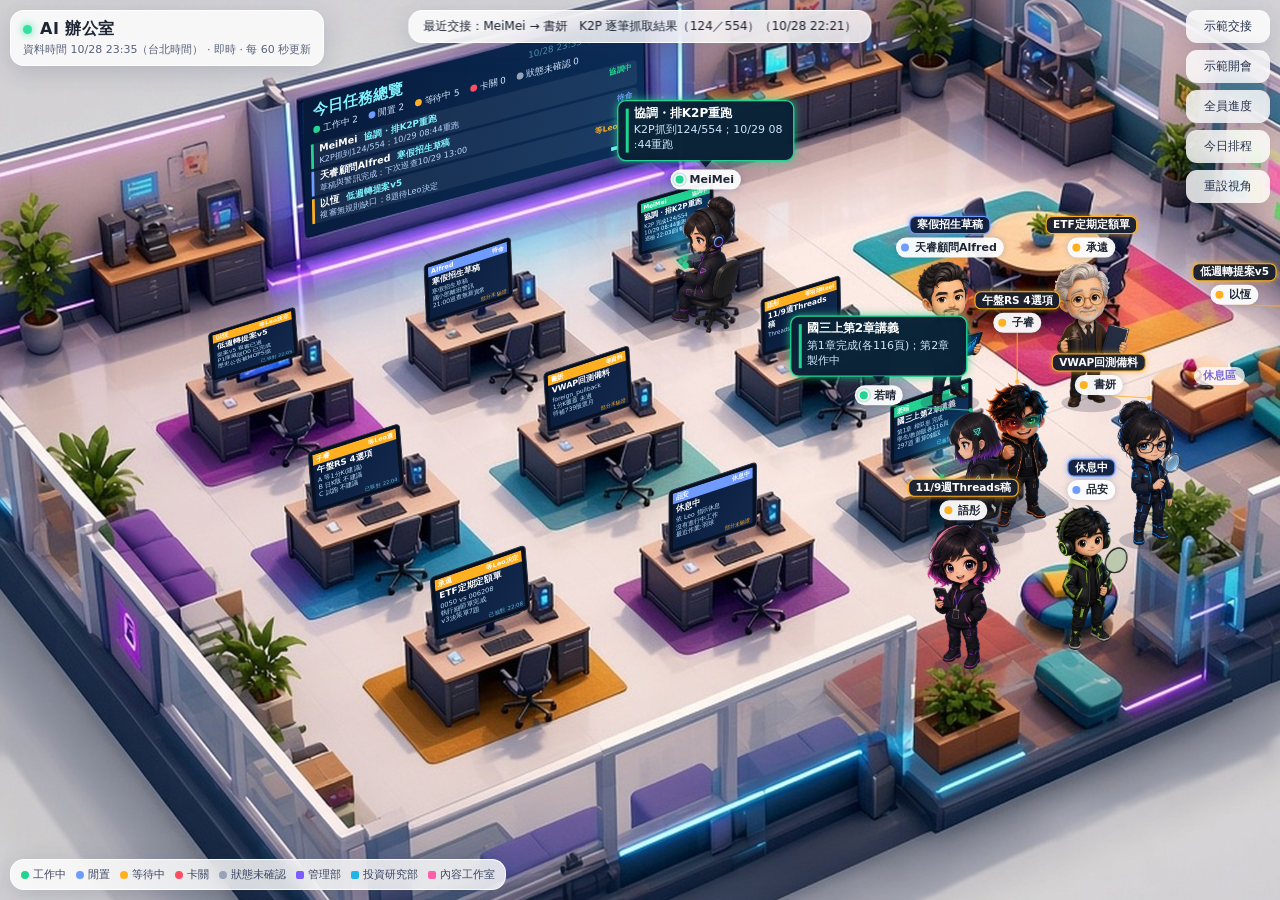
==== office/index.html @ 1297016e "office: redraw seated sprites for 子睿/語彤/若晴 to face their monitors" ====
<!DOCTYPE html>
<html lang="zh-Hant">
<head>
<meta charset="utf-8">
<meta name="viewport" content="width=device-width,initial-scale=1,maximum-scale=1,user-scalable=no,viewport-fit=cover">
<title>AI 辦公室 · 2.5D</title>
<style>
*{box-sizing:border-box;-webkit-tap-highlight-color:transparent}
html,body{margin:0;height:100%;overflow:hidden;background:#d3d4d9;font-family:"PingFang TC","Noto Sans TC","Noto Sans CJK TC","Microsoft JhengHei",system-ui,sans-serif;color:#1d2433;touch-action:none;overscroll-behavior:none}
#cv{position:fixed;inset:0;width:100%;height:100%;display:block;touch-action:none;cursor:grab}
#cv.drag{cursor:grabbing}
.glass{background:rgba(255,255,255,.82);backdrop-filter:blur(10px);-webkit-backdrop-filter:blur(10px);border:1px solid rgba(255,255,255,.9);box-shadow:0 6px 24px rgba(40,50,90,.18);border-radius:14px}
#top{position:fixed;left:max(10px,env(safe-area-inset-left));top:max(10px,env(safe-area-inset-top));padding:8px 12px;display:flex;flex-direction:column;gap:2px;max-width:calc(100vw - 20px);z-index:5}
#top h1{margin:0;font-size:16px;letter-spacing:.5px;display:flex;align-items:center;gap:8px}
#top h1 i{display:inline-block;width:9px;height:9px;border-radius:50%;background:#35e0a1;box-shadow:0 0 8px #35e0a1;animation:p 1.6s infinite}
#top.off h1 i{background:#ffb347;box-shadow:0 0 8px #ffb347}
@keyframes p{50%{opacity:.35}}
#top small{font-size:11px;color:#58627a}
#ticker{position:fixed;left:50%;transform:translateX(-50%);top:max(10px,env(safe-area-inset-top));padding:7px 14px;font-size:12px;max-width:min(560px,calc(100vw - 230px));white-space:nowrap;overflow:hidden;text-overflow:ellipsis;z-index:4;display:none}
#btns{position:fixed;right:max(10px,env(safe-area-inset-right));top:max(10px,env(safe-area-inset-top));display:flex;flex-direction:column;gap:7px;z-index:6}
.b{border:0;font:inherit;font-size:12px;padding:8px 11px;border-radius:11px;cursor:pointer;color:#26304a;min-width:84px}
.b:active{transform:scale(.96)}
#legend{position:fixed;left:max(10px,env(safe-area-inset-left));bottom:max(10px,env(safe-area-inset-bottom));padding:7px 10px;font-size:11px;display:flex;gap:10px;flex-wrap:wrap;z-index:4;max-width:calc(100vw - 20px)}
#legend span{display:inline-flex;align-items:center;gap:4px;color:#3b4560}
#legend b{width:8px;height:8px;border-radius:50%;display:inline-block}
#sheet{position:fixed;z-index:8;left:50%;bottom:0;transform:translate(-50%,110%);width:min(440px,100vw);padding:14px 16px calc(16px + env(safe-area-inset-bottom));transition:transform .28s cubic-bezier(.2,.8,.2,1);border-radius:20px 20px 0 0}
#sheet.show{transform:translate(-50%,0)}
#sheet .hd{display:flex;gap:12px;align-items:center}
#sheet canvas{width:64px;height:76px;border-radius:14px;background:linear-gradient(160deg,#f0f2ff,#dfe6f7)}
#sheet h2{margin:0;font-size:18px}
#sheet .rl{font-size:12px;color:#5a6580}
#sheet .st{display:inline-flex;align-items:center;gap:6px;margin-top:4px;font-size:12px;font-weight:700;padding:3px 10px;border-radius:99px;color:#fff}
#sheet .task{margin:12px 0 8px;font-size:14px;line-height:1.55;background:#f2f5fc;border-radius:12px;padding:10px 12px;max-height:30vh;overflow:auto}
#sheet .meta{font-size:11.5px;color:#68718a;line-height:1.7}
#sheet .x{position:absolute;right:12px;top:10px;border:0;background:#e8ecf7;border-radius:50%;width:30px;height:30px;font-size:16px;cursor:pointer}
#panel{position:fixed;inset:0;z-index:9;background:rgba(20,28,50,.35);display:none;align-items:flex-end;justify-content:center}
#panel.show{display:flex}
#panel .in{width:min(520px,100vw);max-height:78vh;overflow:auto;padding:16px;border-radius:20px 20px 0 0;background:#fff}
#panel h3{margin:0 0 10px;font-size:16px}
#panel .it{border-top:1px solid #e6e9f2;padding:8px 0;font-size:12.5px;line-height:1.5}
#panel .it b{color:#4b3fd1;margin-right:6px}
#panel .emp{border-top:1px solid #e6e9f2;padding:9px 0;font-size:13px;line-height:1.5}#panel .emp .h{display:flex;align-items:center;gap:7px}#panel .emp .h i{width:10px;height:10px;border-radius:50%;display:inline-block;flex:none}#panel .emp .h b{font-size:14px}#panel .emp .h span{margin-left:auto;font-size:11px;color:#fff;padding:1px 8px;border-radius:99px}#panel .emp .t{font-weight:700;color:#26304a;margin-top:2px}#panel .emp .s{color:#4a5570}#panel .emp .m{font-size:11px;color:#8a93a8}#panel .emp .w{font-size:11px;color:#b36b00}
#sheet ul{margin:6px 0 0;padding-left:18px}#sheet .task .tt{font-weight:700;font-size:15px;margin-bottom:3px}#sheet .ev{font-size:11px;color:#68718a;word-break:break-all}#sheet .warn{color:#b36b00;font-weight:700}#sheet .ok{color:#14915f;font-weight:700}
#panel .it em{font-style:normal;float:right;font-size:11px;color:#8a93a8}
@media (min-width:900px){#ticker{display:block}}
@media (max-width:520px){#top h1{font-size:14px}#top small{font-size:10.5px}.b{min-width:0;padding:7px 9px;font-size:12px}#btns{flex-direction:row;flex-wrap:wrap;top:auto;bottom:calc(64px + env(safe-area-inset-bottom));left:6px;right:6px;justify-content:center;gap:6px}#legend{font-size:10.5px;gap:7px}}
#roster{position:fixed;left:max(10px,env(safe-area-inset-left));right:max(10px,env(safe-area-inset-right));display:none;grid-template-columns:1fr 1fr;gap:6px;z-index:3;overflow:auto;-webkit-overflow-scrolling:touch;touch-action:pan-y}
#roster .rc{background:rgba(255,255,255,.88);border-radius:11px;padding:5px 8px;min-width:0;border:1px solid rgba(255,255,255,.9);box-shadow:0 2px 8px rgba(40,50,90,.12)}
#roster .rc .n{display:flex;align-items:center;gap:5px;font-size:12px;font-weight:700;color:#1d2433;white-space:nowrap}
#roster .rc .n i{width:8px;height:8px;border-radius:50%;flex:none}
#roster .rc .n span{margin-left:auto;font-size:10.5px;font-weight:700}
#roster .rc .t{font-size:11px;color:#4a5570;white-space:nowrap;overflow:hidden;text-overflow:ellipsis;margin-top:1px}
</style>
</head>
<body>
<canvas id="cv"></canvas>
<div id="top" class="glass"><h1><i></i>AI 辦公室</h1><small id="asof">載入中…</small></div>
<div id="ticker" class="glass"></div>
<div id="btns">
  <button class="b glass" id="bHand">示範交接</button>
  <button class="b glass" id="bMeet">示範開會</button>
  <button class="b glass" id="bAll">全員進度</button>
  <button class="b glass" id="bRout">今日排程</button>
  <button class="b glass" id="bReset">重設視角</button>
</div>
<div id="roster"></div>
<div id="legend" class="glass"></div>
<div id="sheet" class="glass"></div>
<div id="panel"><div class="in"></div></div>
<script>
"use strict";
/* ================= 資料 ================= */
const EMBEDDED = {
 "asOf": "10/28 23:35（台北時間）",
 "employees": [
  {
   "id": "meimei",
   "name": "MeiMei",
   "role": "協調總管",
   "dept": "管理部",
   "light": "working",
   "state": "協調中",
   "title": "協調・排K2P重跑",
   "sub": "K2P抓到124/554；10/29 08:44重跑",
   "screen": "協調各 BOT 並排程：今晚 K2P 逐筆抓取只完成 124／554 筆（額度用完），已排 10/29 08:44 在 Leo 桌機重跑，結果交書妍；另有 22:03 BOT 狀態巡檢。",
   "lines": [
    "K2P 完成124/554",
    "10/29 08:44重跑",
    "巡檢 22:03(回報)",
    "結果交給書妍"
   ],
   "basis": "k2p_result.md 檔案時間；巡檢與重跑排程為 MeiMei 自行回報",
   "updated": "10/28 22:21",
   "verified": true,
   "note": "22:03 巡檢、10/29 08:44 重跑排程：查不到檔案可核對（依 MeiMei 回報）",
   "evidence": [
    "K2P 抓取結果報告（k2p_result.md）· 10/28 22:21"
   ]
  },
  {
   "id": "alfred",
   "name": "天睿顧問Alfred",
   "role": "營運顧問",
   "dept": "管理部",
   "light": "idle",
   "state": "待命",
   "title": "寒假招生草稿",
   "sub": "草稿與警訊完成；下次巡查10/29 13:00",
   "screen": "民德國中部寒假招生方案草稿（76→100 人次）與國小部離班／新進警訊都已完成；21:00 巡查沒有新異常，下次巡查 10/29 13:00。",
   "lines": [
    "寒假招生草稿",
    "國小部離班警訊",
    "21:00巡查無新異常",
    "下次10/29 13:00"
   ],
   "basis": "/workspace/tianrui 與 /workspace/patrol 檔案時間",
   "updated": "10/28 22:05",
   "verified": true,
   "note": "下次巡查 10/29 13:00：為排程回報，查不到檔案可核對",
   "evidence": [
    "寒假招生方案草稿（寒假招生方案_草稿.md）· 10/28 20:16",
    "國小部離班與新進警訊（國小部離班與新進警訊.md）· 10/28 22:05",
    "21:00 巡查基準（baseline-2026-10-28-2100.md）· 10/28 21:17"
   ]
  },
  {
   "id": "buffett",
   "name": "承遠",
   "role": "價值投資顧問",
   "dept": "投資研究部",
   "light": "waiting",
   "state": "等Leo決定",
   "title": "ETF定期定額單",
   "sub": "細節單完成；v3決策單7題等你答",
   "screen": "0050／006208 定期定額執行細節單已完成；價值選股線 v3 決策單有 7 題，等 Leo 回覆後才能定稿。",
   "lines": [
    "0050 vs 006208",
    "執行細節單完成",
    "v3決策單7題",
    "等 Leo 決定"
   ],
   "basis": "specs 檔案時間；決策單內 7 個編號題目已數過",
   "updated": "10/28 22:08",
   "verified": true,
   "evidence": [
    "ETF 定期定額執行細節單（etf_dca_0050_vs_006208.md）· 10/28 22:08",
    "v3 決策單（buffett_v3_decisions_for_leo.md）· 10/28 20:04"
   ]
  },
  {
   "id": "four",
   "name": "以恆",
   "role": "波段研究員",
   "dept": "投資研究部",
   "light": "waiting",
   "state": "等Leo決定",
   "title": "低週轉提案v5",
   "sub": "複審無規則缺口；8題待Leo決定",
   "screen": "低週轉波段提案 v5：書妍 22:05 複審結論為已無規則缺口；提案 §7 列出 8 題等 Leo 決定（現金月計法、前測期限、資料來源等）。P1 庫藏股 D0 可行性報告已完成（歷史資料被 MOPS 擋、拿不到）。",
   "lines": [
    "提案v5 複審已過",
    "P1庫藏股D0 已完成",
    "歷史公告被MOPS擋",
    "§7 待決8題"
   ],
   "basis": "specs 檔案時間；提案 §7 編號 1–8 為待決（第 9 項已定案）",
   "updated": "10/28 22:05",
   "verified": true,
   "evidence": [
    "低週轉提案 v5（swing_proposal_lowturnover_2026-10-28.md）· 10/28 19:16",
    "書妍 v5 複審（review_lowturnover_v5_2026-10-28.md）· 10/28 22:05",
    "P1 庫藏股 D0 報告（p1_buyback_d0_feasibility.md）· 10/28 22:04"
   ]
  },
  {
   "id": "daytrade",
   "name": "子睿",
   "role": "當沖研究員",
   "dept": "投資研究部",
   "light": "waiting",
   "state": "等Leo選",
   "title": "午盤RS 4選項",
   "sub": "A–D選項已寫好；建議A，等你選",
   "screen": "午盤 RS 當沖：四個選項（A 等 1 分K 回補再測、B 改日K、C 探索試跑、D 放棄換題）的說明已寫好，子睿建議 A；等 Leo 選。",
   "lines": [
    "A 等1分K(建議)",
    "B 日K版 不建議",
    "C 試跑 不建議",
    "D 放棄換新題"
   ],
   "basis": "specs 檔案時間與檔內選項 A–D",
   "updated": "10/28 22:04",
   "verified": true,
   "evidence": [
    "午盤 RS 選項說明（DRAFT_daytrade_rs_afternoon_options.md）· 10/28 22:04"
   ]
  },
  {
   "id": "researcher",
   "name": "書妍",
   "role": "回測驗證員",
   "dept": "投資研究部",
   "light": "waiting",
   "state": "等資料",
   "title": "VWAP回測備料",
   "sub": "程式已備；1分K覆蓋未過，等補抓",
   "screen": "foreign_pullback（VWAP）正式回測程式已備好但尚未開 IS：1 分K 覆蓋率閘門目前未過，待補抓 739 個股票月；K2P 重跑排 10/29 08:44；22:05 已完成低週轉 v5 複審。",
   "lines": [
    "foreign_pullback",
    "1分K覆蓋 未過",
    "待補739股票月",
    "K2P 10/29 重跑"
   ],
   "basis": "backtest27_foreign_pullback 檔案時間；覆蓋率閘門 FAIL、清單 739 列已讀檔確認",
   "updated": "10/28 22:05",
   "verified": true,
   "note": "盤前報告排程、10/29 08:44 K2P 重跑：查不到檔案可核對（依 MeiMei 回報）",
   "evidence": [
    "回測程式說明（README_FP.md）· 10/28 18:35",
    "1分K覆蓋率報告（coverage.md）· 10/28 18:34",
    "待補抓清單(739列)（backfill_not_in_planA.csv）· 10/28 18:32",
    "低週轉 v5 複審（review_lowturnover_v5_2026-10-28.md）· 10/28 22:05"
   ]
  },
  {
   "id": "ip",
   "name": "語彤",
   "role": "IP小編",
   "dept": "內容工作室",
   "light": "waiting",
   "state": "等羽球Reel",
   "title": "11/9週Threads稿",
   "sub": "3則草稿完成；貼文暫停，等羽球Reel",
   "screen": "11/9–11/15 週 Threads 文字草稿 3 則已寫好（未發布）；依 Leo 10/28 的指示貼文先不做，目前 Reel 只用羽球影片，等品安交片後她再配文案、排時段。",
   "lines": [
    "Threads 3則草稿",
    "未發布",
    "貼文暫停(Leo)",
    "等羽球Reel"
   ],
   "basis": "ip-plan 檔案時間；草稿檔內 3 則已數過",
   "updated": "10/28 20:03",
   "verified": true,
   "note": "「等品安的 Reel」為語彤回報，查不到檔案可核對",
   "evidence": [
    "Threads 草稿（threads_drafts.md）· 10/28 20:03"
   ]
  },
  {
   "id": "badminton",
   "name": "品安",
   "role": "羽球剪輯師",
   "dept": "內容工作室",
   "light": "idle",
   "state": "休息中",
   "title": "休息中",
   "sub": "依 Leo 指示休息，沒有進行中的工作",
   "screen": "依 Leo 指示休息，目前沒有進行中的工作。工作資料夾最近一次修改是羽球候選片段 shortlist。",
   "lines": [
    "依 Leo 指示休息",
    "沒有進行中工作",
    "最近作業:羽球",
    "候選片段shortlist"
   ],
   "basis": "badminton/shortlist 檔案時間",
   "updated": "10/28 16:08",
   "verified": true,
   "note": "「休息中」為 Leo 指示（MeiMei 回報），查不到檔案可核對",
   "evidence": [
    "羽球候選片段清單（shortlist.md）· 10/28 16:08"
   ]
  },
  {
   "id": "math",
   "name": "若晴",
   "role": "數學助教",
   "dept": "內容工作室",
   "light": "working",
   "state": "製作中",
   "title": "國三上第2章講義",
   "sub": "第1章完成(各116頁)；第2章製作中",
   "screen": "國三上第 1 章（相似形）學生版、教師版各 116 頁已完成，297 題答案全部重算、0 個錯誤；現在接著做第 2 章，檔案仍在產出，尚無成品。",
   "lines": [
    "第1章 相似形 完成",
    "學生/教師版各116頁",
    "297題 重算0錯誤",
    "第2章 製作中"
   ],
   "basis": "out_3a1 檔案時間與 pdfinfo 頁數；build_3a2 最新檔案時間",
   "updated": "10/28 23:31",
   "verified": true,
   "evidence": [
    "第1章 學生版 PDF（1_【優化版】國三上第1章_相似形_學生版.pdf）· 10/28 22:52",
    "第1章 審查紀錄（審查紀錄_國三上第1章.md）· 10/28 22:53",
    "第2章 製作程式(最新檔)（fit.log）· 10/28 23:31"
   ]
  }
 ],
 "routines": [
  {
   "time": "20:30",
   "name": "Leo 電腦 1 分K 回補",
   "detail": "已跑完（LastTaskResult 0，見 K2P 結果報告）",
   "status": "已完成"
  },
  {
   "time": "21:00",
   "name": "Alfred 巡查",
   "detail": "已產出 21:12 基準檔，營運中樞與米豆奶數字與 13:00 相同",
   "status": "已完成"
  },
  {
   "time": "22:00",
   "name": "Shioaji K2P 逐筆抓取（一次性）",
   "detail": "額度用完，只完成 124／554 筆（83 筆有資料、41 筆回 0 筆）",
   "status": "部分完成"
  },
  {
   "time": "22:03",
   "name": "BOT 狀態巡檢",
   "detail": "MeiMei 回報已執行（無檔案可核對）",
   "status": "未驗證"
  },
  {
   "time": "10/29 08:44",
   "name": "K2P 重跑（Leo 同意）",
   "detail": "Leo 桌機：先測 5371、6238，再抓剩餘約 430 筆，最後重測 41 筆 0 筆；間隔 1 秒、剩 <10 MB 即停、20:30 回補前結束",
   "status": "已排程（回報）"
  },
  {
   "time": "10/29 13:00",
   "name": "Alfred 巡查",
   "detail": "下次例行巡查（排程回報）",
   "status": "待執行"
  },
  {
   "time": "未確認",
   "name": "書妍 盤前報告",
   "detail": "查不到排程檔案，時間未確認",
   "status": "未確認"
  }
 ],
 "handoffs": [
  {
   "from": "researcher",
   "to": "four",
   "item": "低週轉提案 v5 複審結論",
   "at": "10/28 22:05",
   "state": "sent",
   "note": "書妍複審完成，已無規則缺口"
  },
  {
   "from": "meimei",
   "to": "researcher",
   "item": "K2P 逐筆抓取結果（124／554）",
   "at": "10/28 22:21",
   "state": "sent",
   "note": "已交報告"
  }
 ],
 "meeting": {
  "active": false,
  "attendees": [],
  "topic": ""
 },
 "_schema_notes": {
  "light": "working / idle / waiting / blocked / unknown。idle 與 waiting 會自動走到休息區坐/站著。",
  "title": "≤10 字，顯示在螢幕與頭上標籤",
  "sub": "≤24 字，顯示在頭上卡片與大螢幕",
  "lines": "最多 4 行、每行 ≤12 字，顯示在桌上電腦螢幕",
  "state": "短狀態字（≤6 字），如 製作中／等Leo決定",
  "verified": "false＝完全沒有檔案可核對",
  "note": "部分內容查不到檔案時的說明（橘色警示）",
  "evidence": "檔案名稱與修改時間（供點開 BOT 時顯示）",
  "handoffs": "選填。每筆 {from,to,item,at,state}；from/to 為員工 id。",
  "meeting": "選填。active=true 時全員到白板開會。"
 }
};
const TESTWORK=/testwork/.test(location.search),TESTREST=/testrest/.test(location.search);
const SCENE_W=1280, SCENE_H=720;
const LIGHT = {working:["#22d391","工作中"],idle:["#6f9bff","閒置"],waiting:["#ffb020","等待中"],blocked:["#ff4d63","卡關"],unknown:["#98a2b8","狀態未確認"]};
const DEPTC = {"管理部":"#7c5cff","投資研究部":"#1fb5e8","內容工作室":"#ff5fa8"};
/* id -> 角色素材 / 座位（座位 = 椅子底座的場景座標） */
const CAST = {
  meimei:   {sp:"meimei",   seat:[625,288], name:"MeiMei", role:"協調總管"},
  alfred:   {sp:"alfred",   seat:[478,342], name:"天睿顧問Alfred", role:"營運顧問"},
  four:     {sp:"yiheng",   seat:[318,388], name:"以恆", role:"波段研究員"},
  daytrade: {sp:"zirui",    seat:[395,486], name:"子睿", role:"當沖研究員"},
  researcher:{sp:"shuyan",  seat:[565,420], name:"書妍", role:"回測驗證員"},
  buffett:  {sp:"chengyuan",seat:[488,574], name:"承遠", role:"價值投資顧問"},
  ip:       {sp:"yutong",   seat:[722,368], name:"語彤", role:"IP小編"},
  badminton:{sp:"pinan",    seat:[662,510], name:"品安", role:"羽球剪輯師"},
  math:     {sp:"ruoqing",  seat:[822,448], name:"若晴", role:"數學助教"}
};
const SEAT_ANCHOR=[0.62,0.90], SEAT_SCALE=0.255, STAND_SCALE=0.235, STAND_ANCHOR=[0.5,0.97];
const COFFEE=[890,150], SOFA=[1010,372], PLANT=[1120,470], WINDOW=[330,560];
const MEET_SPOTS=[[971,246],[1011,266],[1051,286],[954,273],[994,293],[1034,313],[909,288],[949,308],[989,328]];
const WB=[1056,194]; // 白板
const IDLE_SPOTS=[COFFEE,SOFA,PLANT,WINDOW];
/* 休息區：待命/等待/閒置的 BOT 會站在這裡（每人固定一格，不重疊） */
const REST={alfred:[800,350],buffett:[905,350],four:[1085,385],daytrade:[850,440],researcher:[948,452],meimei:[1020,412],ip:[810,545],badminton:[905,530],math:[760,470]};
const REST_LABEL=[1000,330];
/* 每張桌上螢幕的四角（場景座標：左上、右上、右下、左下），由場景圖偵測藍色螢幕取得 */
const MON={"meimei": [[587.0, 211.5], [618.0, 202.5], [618.5, 223.5], [587.5, 233.0]], "alfred": [[431.4, 258.7], [466.9, 247.1], [467.4, 270.4], [432.4, 282.0]], "four": [[272.0, 308.5], [307.5, 297.5], [309.0, 320.0], [273.5, 327.5]], "daytrade": [[347.0, 398.0], [384.5, 386.0], [385.5, 409.5], [349.0, 422.0]], "researcher": [[520.0, 339.0], [555.0, 327.5], [555.5, 350.5], [521.5, 362.5]], "buffett": [[438.5, 491.0], [477.5, 477.5], [478.5, 502.5], [440.5, 516.0]], "ip": [[679.0, 284.5], [711.5, 274.5], [711.0, 296.5], [679.5, 307.0]], "badminton": [[613.0, 427.0], [649.0, 415.0], [649.0, 439.0], [613.0, 452.0]], "math": [[776.0, 363.0], [809.5, 351.5], [809.5, 375.0], [776.0, 387.0]]};

/* ================= 畫布與相機 ================= */
const cv=document.getElementById("cv"), ctx=cv.getContext("2d");
let DPR=1,VW=0,VH=0;
const cam={x:640,y:380,z:1};
function resize(){DPR=Math.min(window.devicePixelRatio||1,3);VW=innerWidth;VH=innerHeight;cv.width=VW*DPR;cv.height=VH*DPR;clampCam();}
function minZoom(){return Math.min(VW/SCENE_W,VH/SCENE_H)*0.98}
function maxZoom(){return 3.2}
function clampCam(){cam.z=Math.max(minZoom(),Math.min(maxZoom(),cam.z));
  const hw=VW/2/cam.z,hh=VH/2/cam.z;
  const mx=Math.abs(SCENE_W/2-hw)+60, my=Math.abs(SCENE_H/2-hh)+60;
  cam.x=Math.max(SCENE_W/2-mx,Math.min(SCENE_W/2+mx,cam.x));cam.y=Math.max(SCENE_H/2-my,Math.min(SCENE_H/2+my,cam.y));}
let tween=null,camSave=null;
function focusCam(x,y,z){if(!camSave)camSave={x:cam.x,y:cam.y,z:cam.z};tween={x,y,z:z||cam.z,t:0,from:{x:cam.x,y:cam.y,z:cam.z}};}
function restoreCam(){if(camSave){tween={x:camSave.x,y:camSave.y,z:camSave.z,t:0,from:{x:cam.x,y:cam.y,z:cam.z}};camSave=null;}}
function stepTween(dt){if(!tween)return;tween.t=Math.min(1,tween.t+dt/1.4);const k=tween.t<.5?2*tween.t*tween.t:1-Math.pow(-2*tween.t+2,2)/2;cam.x=tween.from.x+(tween.x-tween.from.x)*k;cam.y=tween.from.y+(tween.y-tween.from.y)*k;cam.z=tween.from.z+(tween.z-tween.from.z)*k;clampCam();if(tween.t>=1)tween=null;}
const FIT_BOX=[245,1115]; // 手機：BOT 活動範圍（場景 x），整個寬度塞滿
function fitZ(){return Math.max(minZoom(),VW/(FIT_BOX[1]-FIT_BOX[0]));}
function resetCam(){tween=null;camSave=null;
  if(VW<700){cam.z=fitZ();cam.x=(FIT_BOX[0]+FIT_BOX[1])/2;
    const top=Math.max(64,(document.getElementById("top").getBoundingClientRect().bottom||60)+4);cam.y=(VH/2-top)/cam.z; // 場景上緣貼在標題列下方
    cam._fit=cam.z;}
  else{cam.z=Math.min(1.35,Math.max(minZoom(),VW/950));cam.x=570;cam.y=385;cam._fit=0;}
  clampCam();}
const S2X=x=>(x-cam.x)*cam.z+VW/2, S2Y=y=>(y-cam.y)*cam.z+VH/2;
const X2S=(px,py)=>[(px-VW/2)/cam.z+cam.x,(py-VH/2)/cam.z+cam.y];

/* ================= 素材 ================= */
const IMG={};let loaded=0,toLoad=0;
function load(k,src){toLoad++;const i=new Image();i.onload=()=>{loaded++;};i.onerror=()=>{loaded++;console.warn("img fail",src)};i.src=src;IMG[k]=i;return i}
window.__A={"scene": "[data-uri]", "meimei_seat": "[data-uri]", "zirui": "[data-uri]", "chengyuan": "[data-uri]", "chengyuan_seat": "[data-uri]", "yiheng_seat": "[data-uri]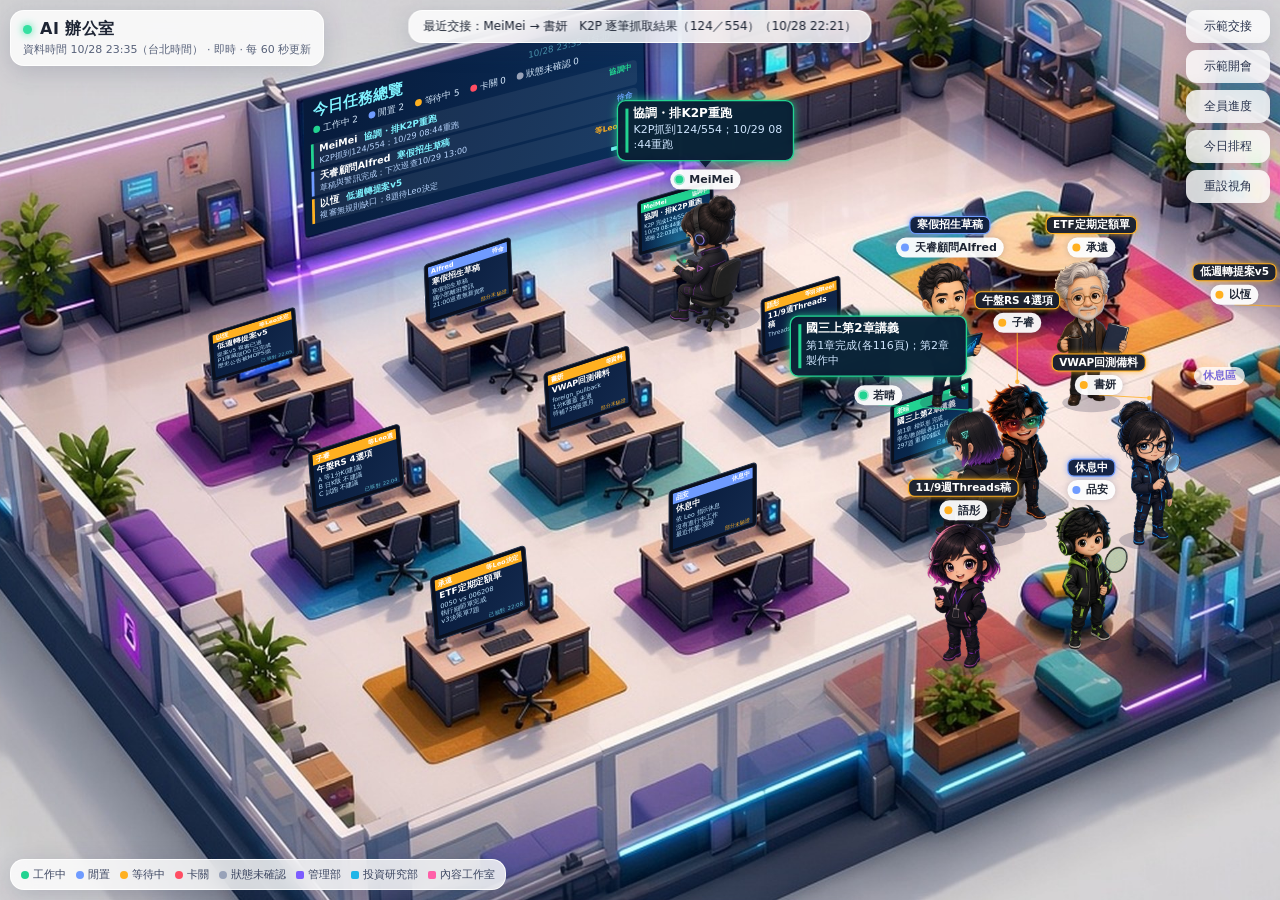
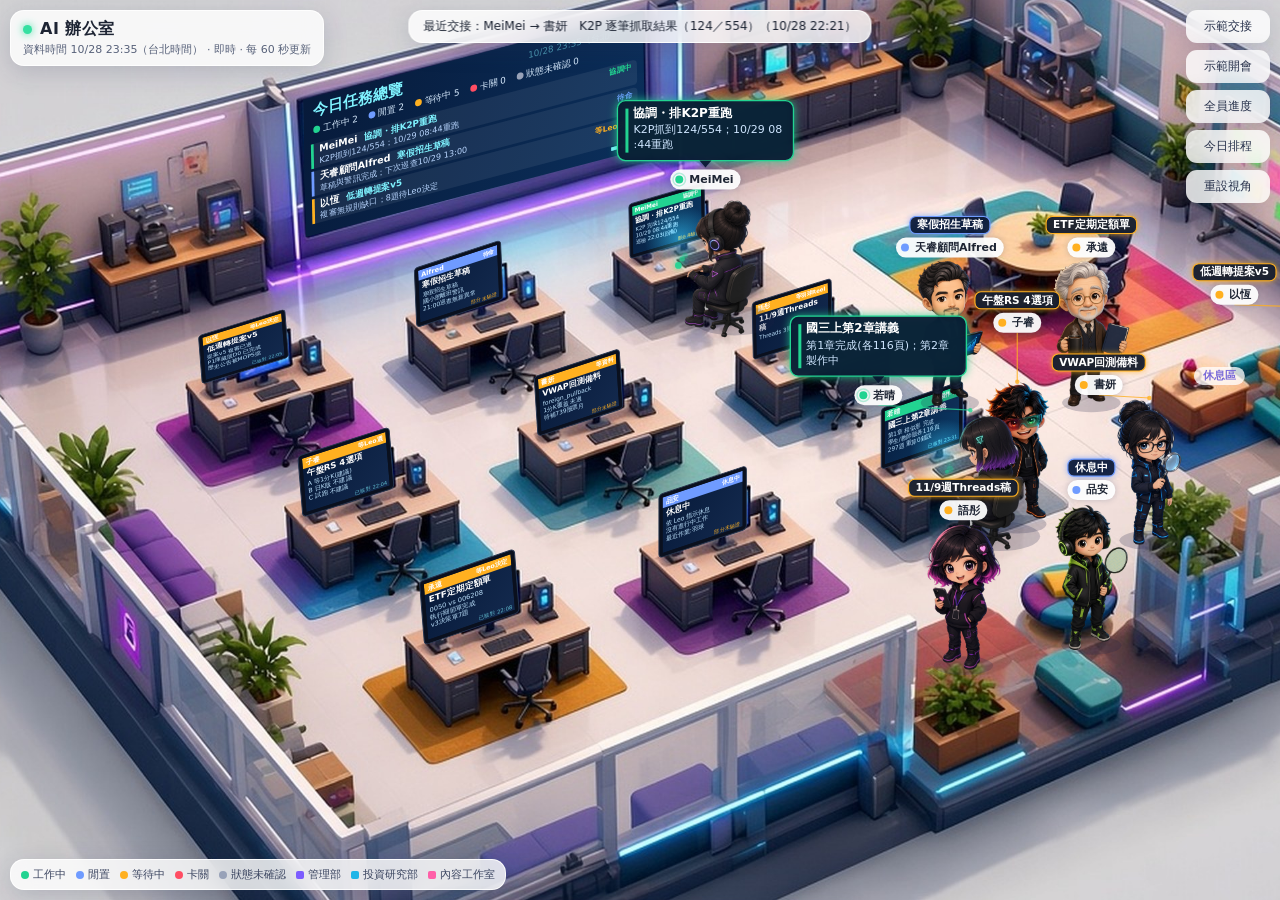
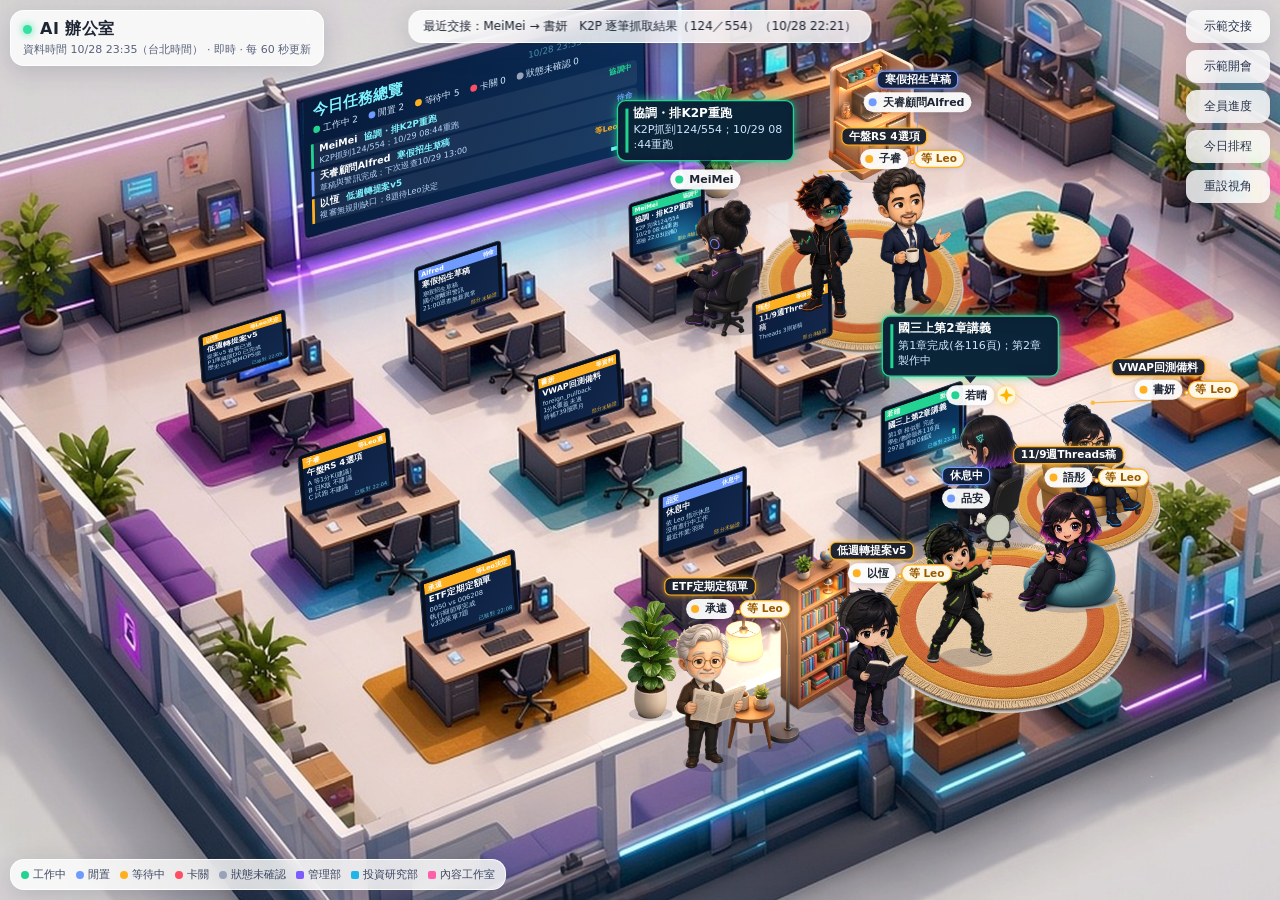
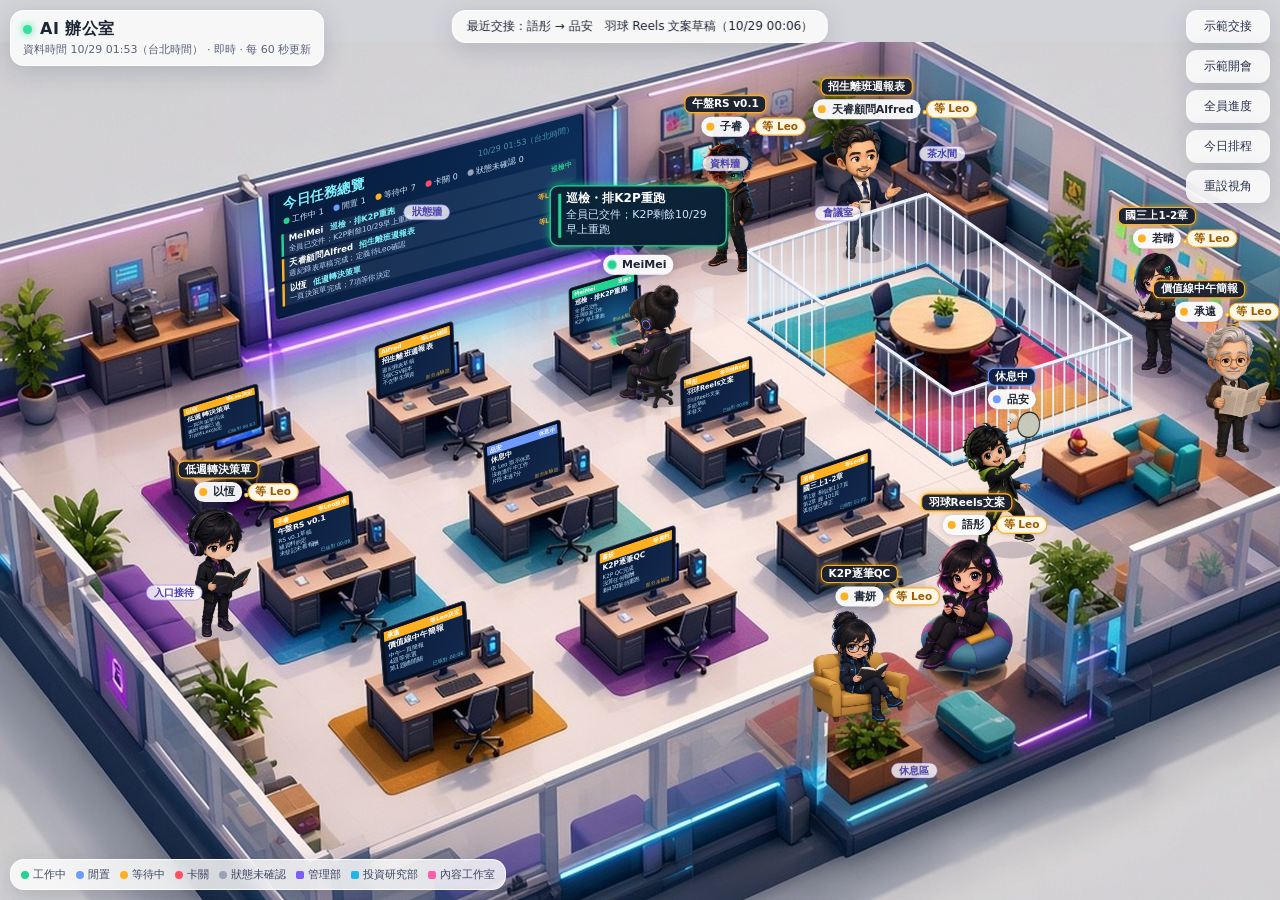
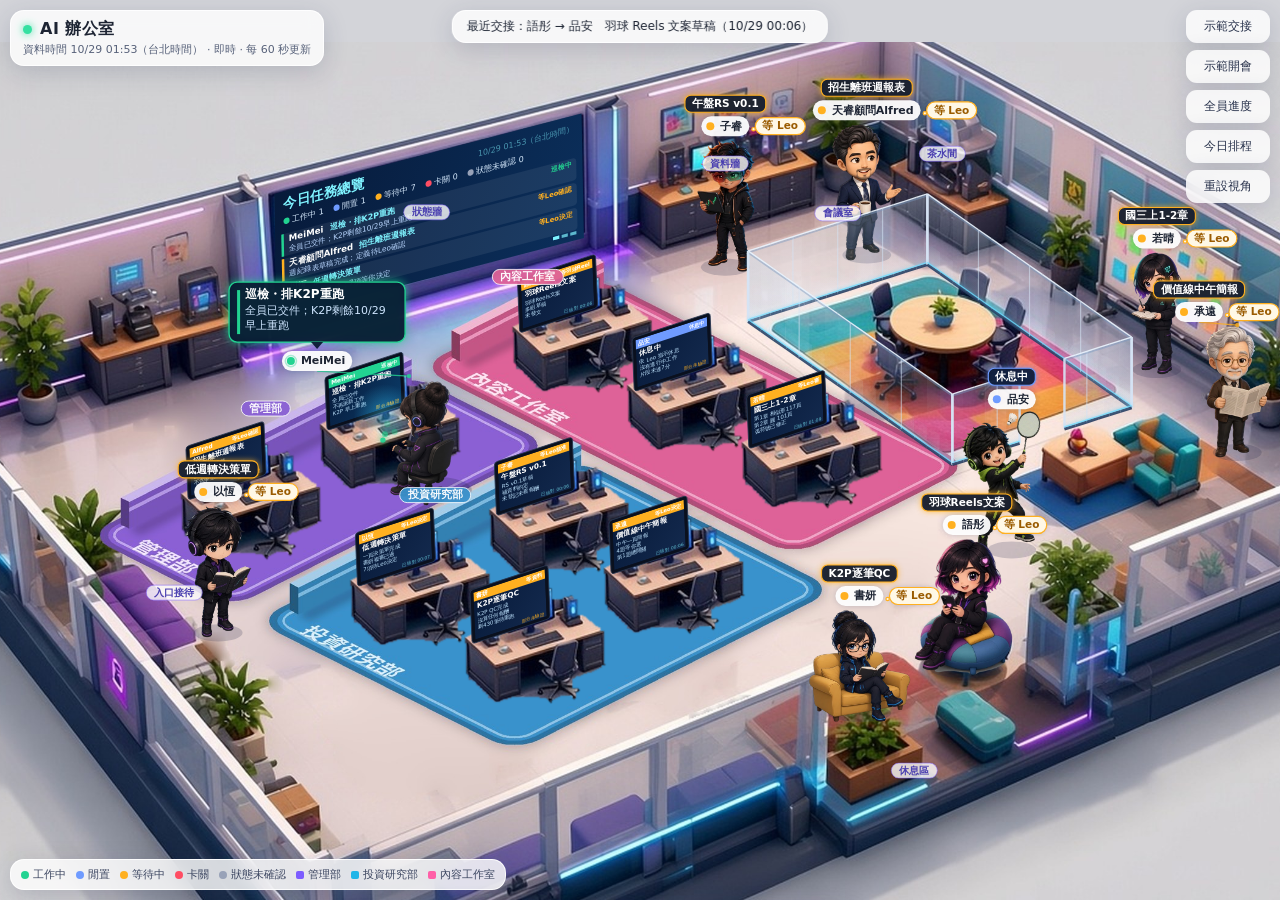
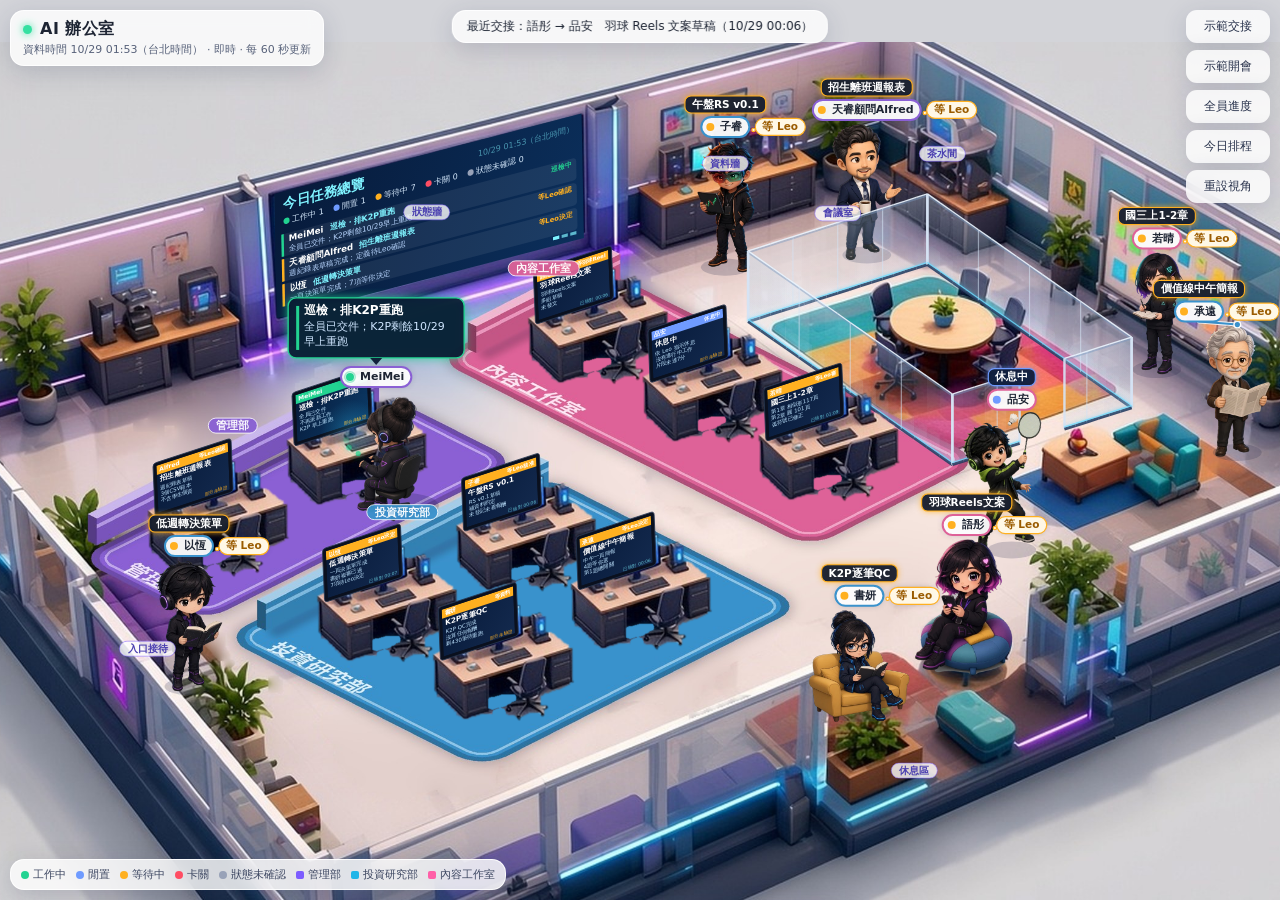
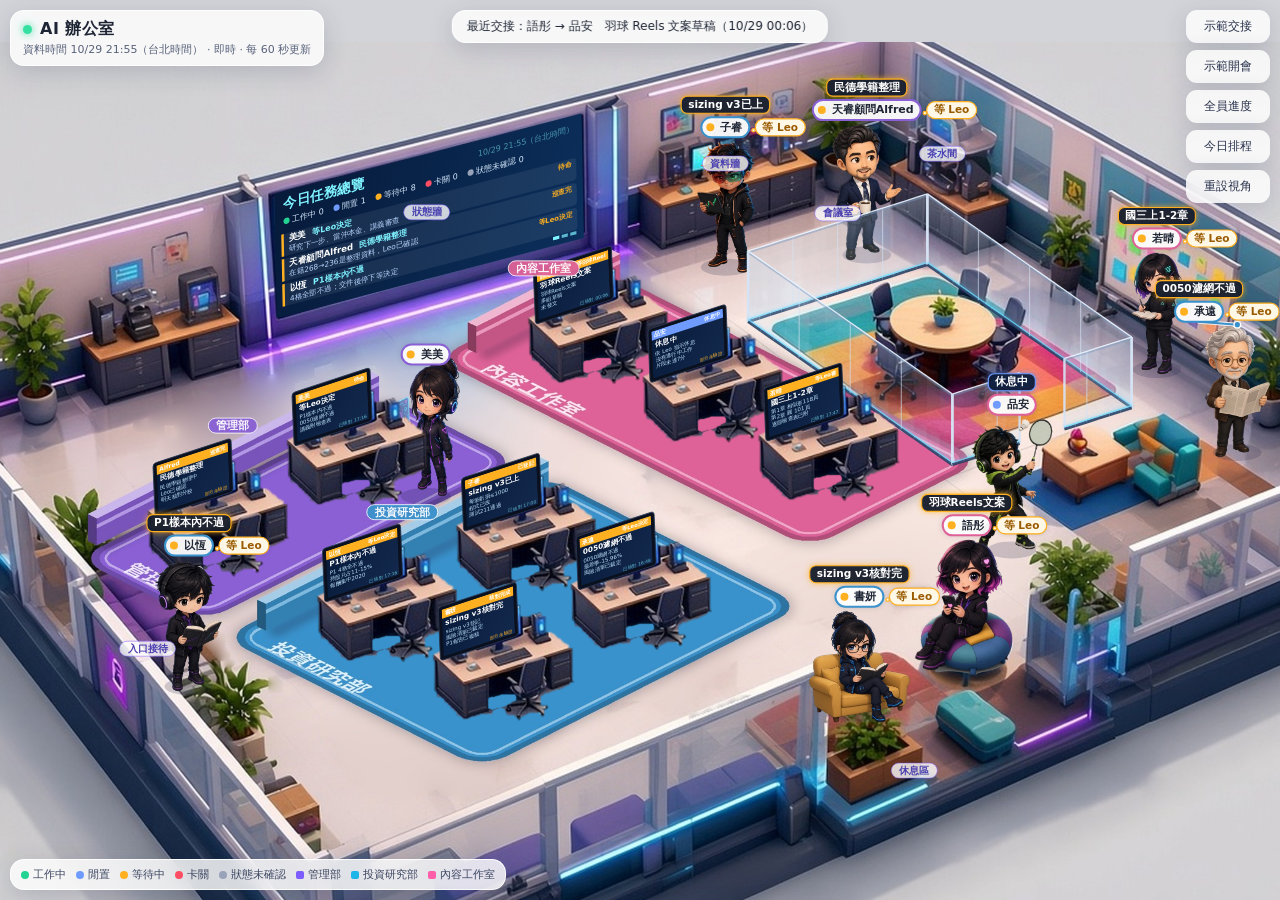
